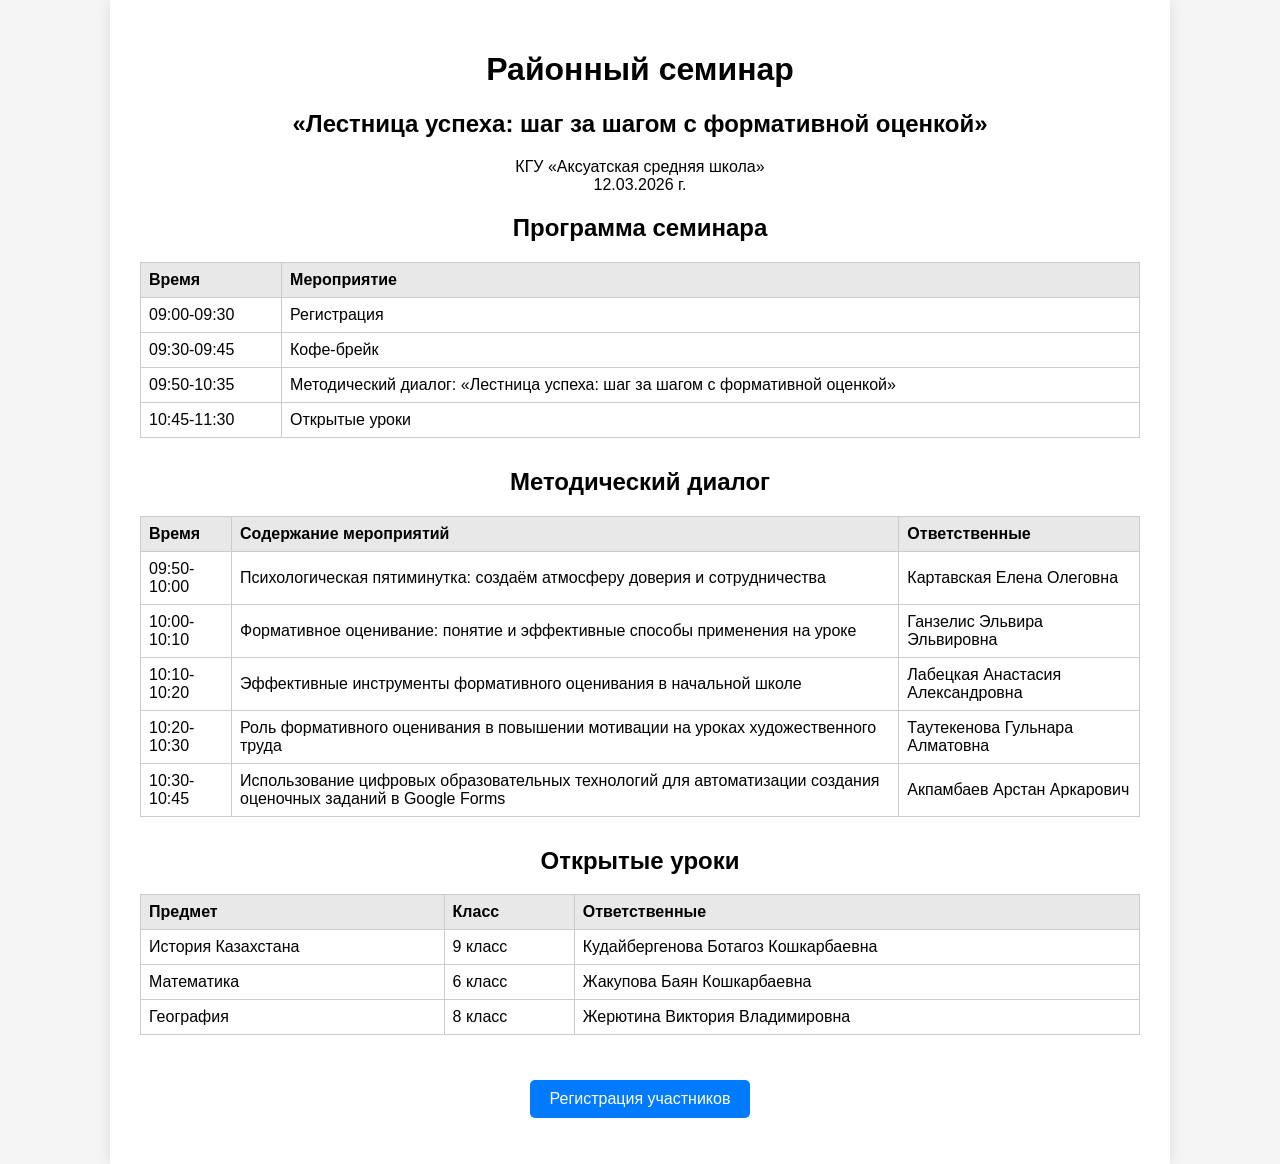
==== index.html @ 7a7f5824 "Add files via upload" ====
<!DOCTYPE html>
<html lang="ru">
<head>
<meta charset="UTF-8">
<title>Районный семинар</title>
<link rel="stylesheet" href="style.css">
</head>
<body>

<div class="container">

<h1>Районный семинар</h1>
<h2>«Лестница успеха: шаг за шагом с формативной оценкой»</h2>
<p style="text-align:center">КГУ «Аксуатская средняя школа»<br>12.03.2026 г.</p>

<h2>Программа семинара</h2>
<table>
<tr><th>Время</th><th>Мероприятие</th></tr>
<tr><td>09:00-09:30</td><td>Регистрация</td></tr>
<tr><td>09:30-09:45</td><td>Кофе-брейк</td></tr>
<tr><td>09:50-10:35</td><td>Методический диалог: «Лестница успеха: шаг за шагом с формативной оценкой»</td></tr>
<tr><td>10:45-11:30</td><td>Открытые уроки</td></tr>
</table>

<h2>Методический диалог</h2>
<table>
<tr><th>Время</th><th>Содержание мероприятий</th><th>Ответственные</th></tr>
<tr><td>09:50-10:00</td><td>Психологическая пятиминутка: создаём атмосферу доверия и сотрудничества</td><td>Картавская Елена Олеговна</td></tr>
<tr><td>10:00-10:10</td><td>Формативное оценивание: понятие и эффективные способы применения на уроке</td><td>Ганзелис Эльвира Эльвировна</td></tr>
<tr><td>10:10-10:20</td><td>Эффективные инструменты формативного оценивания в начальной школе</td><td>Лабецкая Анастасия Александровна</td></tr>
<tr><td>10:20-10:30</td><td>Роль формативного оценивания в повышении мотивации на уроках художественного труда</td><td>Таутекенова Гульнара Алматовна</td></tr>
<tr><td>10:30-10:45</td><td>Использование цифровых образовательных технологий для автоматизации создания оценочных заданий в Google Forms</td><td>Акпамбаев Арстан Аркарович</td></tr>
</table>

<h2>Открытые уроки</h2>
<table>
<tr><th>Предмет</th><th>Класс</th><th>Ответственные</th></tr>
<tr><td>История Казахстана</td><td>9 класс</td><td>Кудайбергенова Ботагоз Кошкарбаевна</td></tr>
<tr><td>Математика</td><td>6 класс</td><td>Жакупова Баян Кошкарбаевна</td></tr>
<tr><td>География</td><td>8 класс</td><td>Жерютина Виктория Владимировна</td></tr>
</table>

<p style="text-align:center;">
<a href="register.html" class="button">Регистрация участников</a>
</p>

</div>
</body>
</html>
---- style.css ----
body {
    font-family: Arial, sans-serif;
    background: #f5f5f5;
    margin: 0;
    padding: 0;
}
.container {
    max-width: 1000px;
    margin: auto;
    background: white;
    padding: 30px;
    box-shadow: 0 0 15px rgba(0,0,0,0.1);
}
h1, h2 {
    text-align: center;
}
table {
    width: 100%;
    border-collapse: collapse;
    margin-bottom: 30px;
}
th, td {
    border: 1px solid #ccc;
    padding: 8px;
    text-align: left;
}
th {
    background: #e8e8e8;
}
.button {
    display: inline-block;
    padding: 10px 20px;
    background: #007BFF;
    color: white;
    text-decoration: none;
    border-radius: 5px;
    margin-top: 15px;
}
.button:hover {
    background: #0056b3;
}
input, select {
    padding: 8px;
    width: 100%;
    margin-bottom: 15px;
}
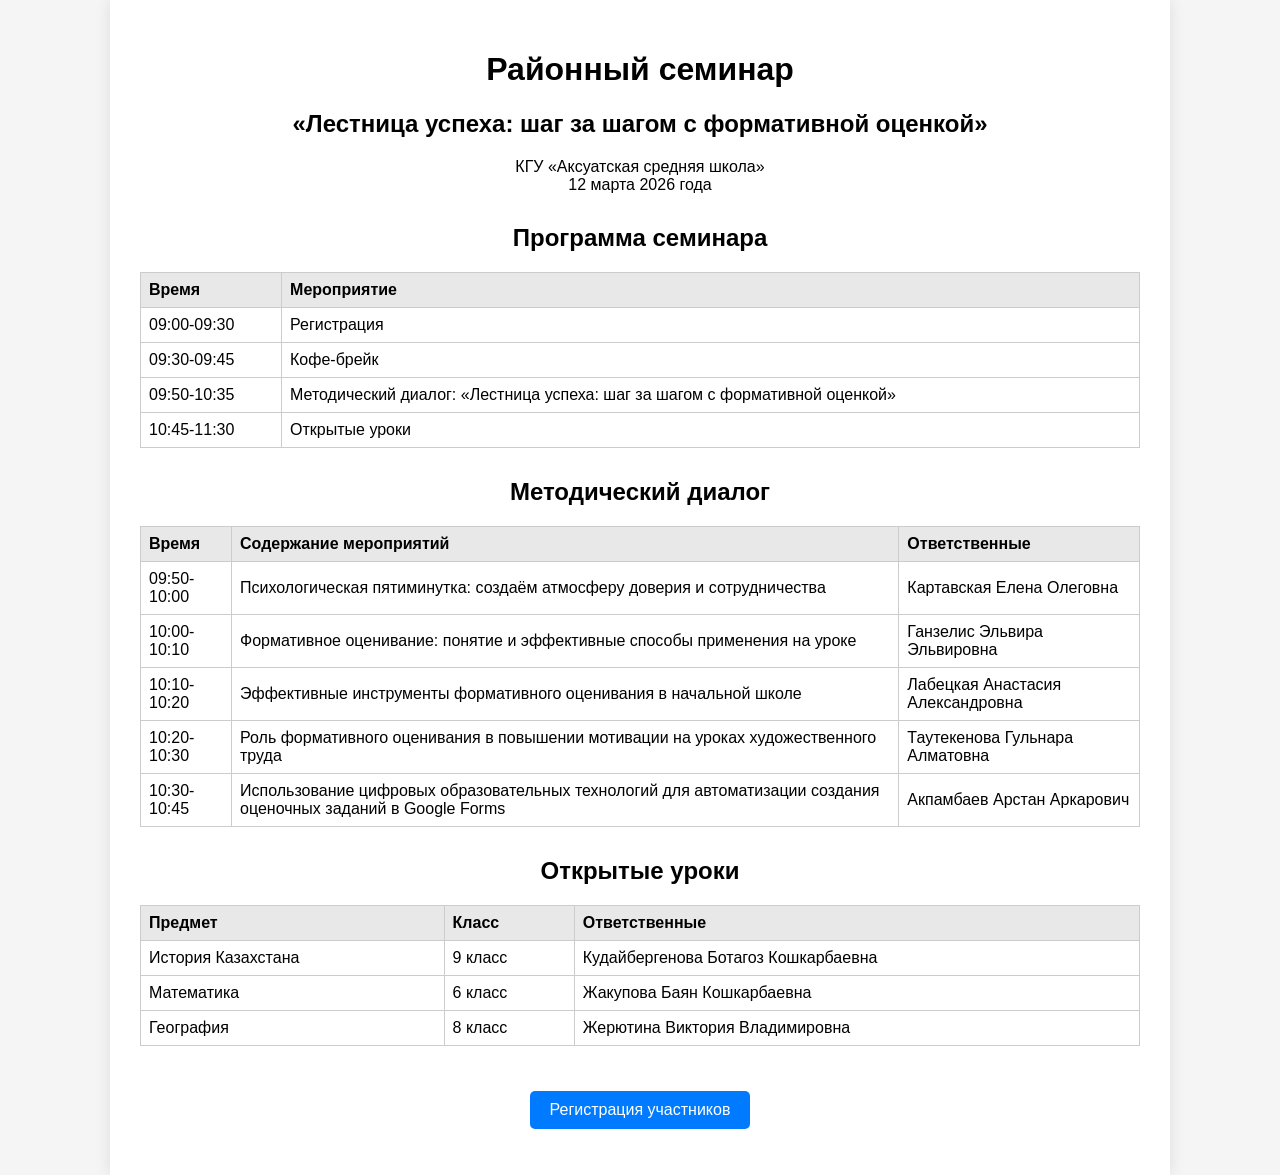
==== commit 62711437: "Refactor index.html for better layout and readability Updated the structure and formatting of the se" ====
--- a/index.html
+++ b/index.html
@@ -9,9 +9,22 @@
 
 <div class="container">
 
+<div style="text-align:center; margin-bottom:30px;">
+
 <h1>Районный семинар</h1>
-<h2>«Лестница успеха: шаг за шагом с формативной оценкой»</h2>
-<p style="text-align:center">КГУ «Аксуатская средняя школа»<br>12.03.2026 г.</p>
+
+<h2>
+«Лестница успеха: шаг за шагом  
+с формативной оценкой»
+</h2>
+
+<p>
+КГУ «Аксуатская средняя школа»  
+<br>
+12 марта 2026 года
+</p>
+
+</div>
 
 <h2>Программа семинара</h2>
 <table>
@@ -46,4 +59,5 @@
 
 </div>
 </body>
-</html>+
+</html>
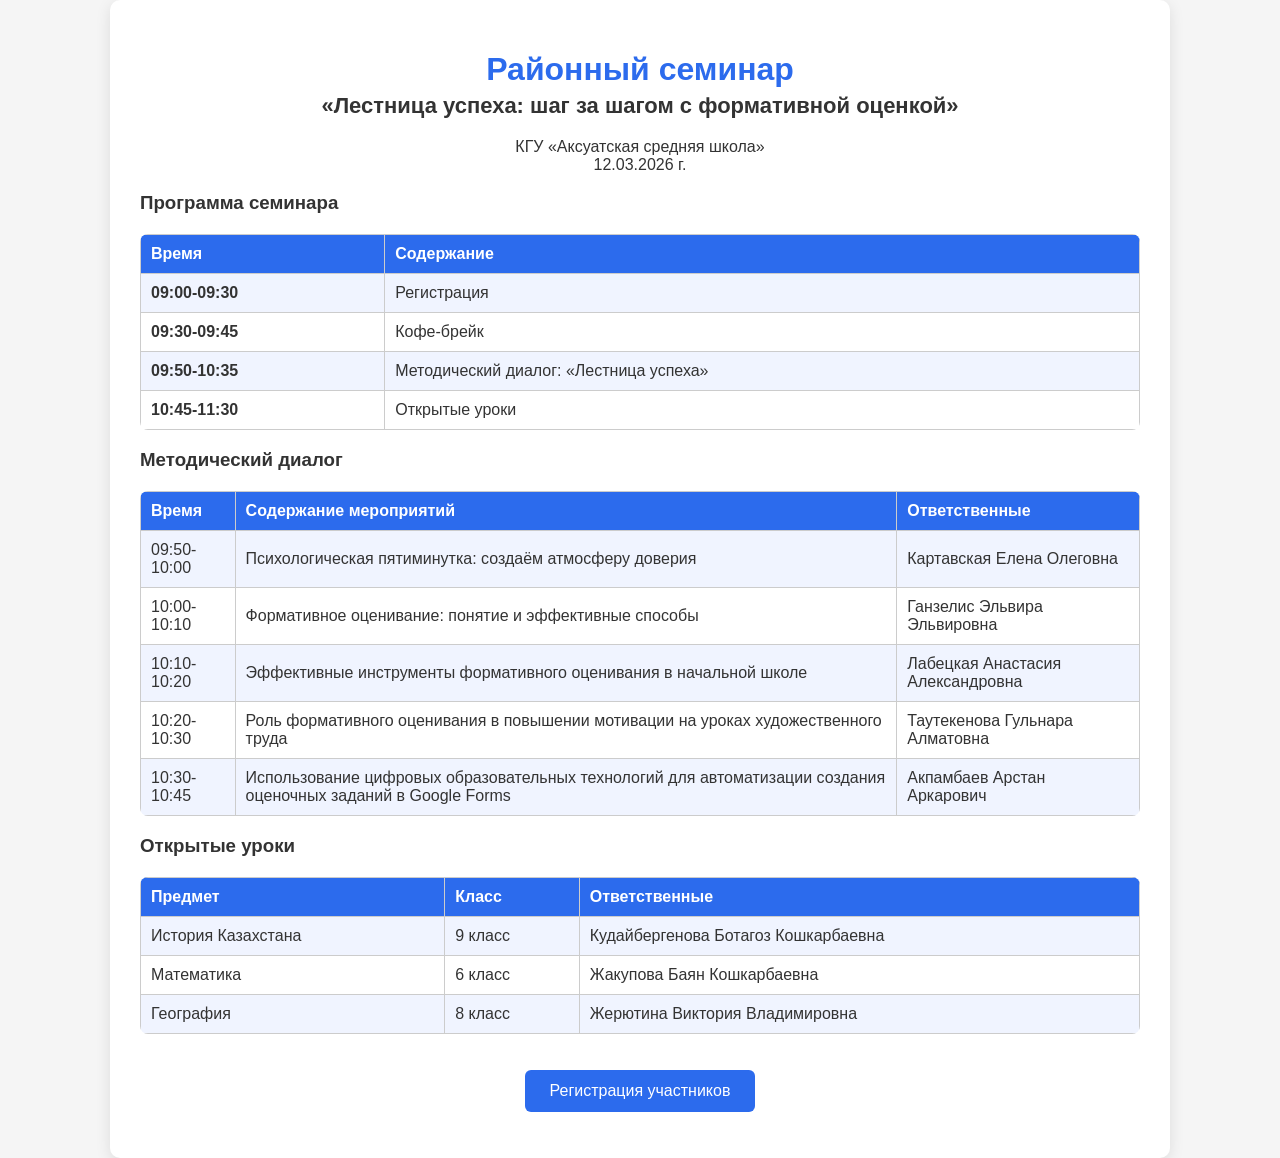
==== commit 9dc5a8ef: "Add files via upload" ====
--- a/index.html
+++ b/index.html
@@ -2,6 +2,7 @@
 <html lang="ru">
 <head>
 <meta charset="UTF-8">
+<meta name="viewport" content="width=device-width, initial-scale=1.0">
 <title>Районный семинар</title>
 <link rel="stylesheet" href="style.css">
 </head>
@@ -9,43 +10,30 @@
 
 <div class="container">
 
-<div style="text-align:center; margin-bottom:30px;">
+<h1>Районный семинар</h1>
+<h2>«Лестница успеха: шаг за шагом с формативной оценкой»</h2>
+<p style="text-align:center;">КГУ «Аксуатская средняя школа»<br>12.03.2026 г.</p>
 
-<h1>Районный семинар</h1>
-
-<h2>
-«Лестница успеха: шаг за шагом  
-с формативной оценкой»
-</h2>
-
-<p>
-КГУ «Аксуатская средняя школа»  
-<br>
-12 марта 2026 года
-</p>
-
-</div>
-
-<h2>Программа семинара</h2>
+<h3>Программа семинара</h3>
 <table>
-<tr><th>Время</th><th>Мероприятие</th></tr>
-<tr><td>09:00-09:30</td><td>Регистрация</td></tr>
-<tr><td>09:30-09:45</td><td>Кофе-брейк</td></tr>
-<tr><td>09:50-10:35</td><td>Методический диалог: «Лестница успеха: шаг за шагом с формативной оценкой»</td></tr>
-<tr><td>10:45-11:30</td><td>Открытые уроки</td></tr>
+<tr><th>Время</th><th>Содержание</th></tr>
+<tr><td><b>09:00-09:30</b></td><td>Регистрация</td></tr>
+<tr><td><b>09:30-09:45</b></td><td>Кофе-брейк</td></tr>
+<tr><td><b>09:50-10:35</b></td><td>Методический диалог: «Лестница успеха»</td></tr>
+<tr><td><b>10:45-11:30</b></td><td>Открытые уроки</td></tr>
 </table>
 
-<h2>Методический диалог</h2>
+<h3>Методический диалог</h3>
 <table>
 <tr><th>Время</th><th>Содержание мероприятий</th><th>Ответственные</th></tr>
-<tr><td>09:50-10:00</td><td>Психологическая пятиминутка: создаём атмосферу доверия и сотрудничества</td><td>Картавская Елена Олеговна</td></tr>
-<tr><td>10:00-10:10</td><td>Формативное оценивание: понятие и эффективные способы применения на уроке</td><td>Ганзелис Эльвира Эльвировна</td></tr>
+<tr><td>09:50-10:00</td><td>Психологическая пятиминутка: создаём атмосферу доверия</td><td>Картавская Елена Олеговна</td></tr>
+<tr><td>10:00-10:10</td><td>Формативное оценивание: понятие и эффективные способы</td><td>Ганзелис Эльвира Эльвировна</td></tr>
 <tr><td>10:10-10:20</td><td>Эффективные инструменты формативного оценивания в начальной школе</td><td>Лабецкая Анастасия Александровна</td></tr>
 <tr><td>10:20-10:30</td><td>Роль формативного оценивания в повышении мотивации на уроках художественного труда</td><td>Таутекенова Гульнара Алматовна</td></tr>
 <tr><td>10:30-10:45</td><td>Использование цифровых образовательных технологий для автоматизации создания оценочных заданий в Google Forms</td><td>Акпамбаев Арстан Аркарович</td></tr>
 </table>
 
-<h2>Открытые уроки</h2>
+<h3>Открытые уроки</h3>
 <table>
 <tr><th>Предмет</th><th>Класс</th><th>Ответственные</th></tr>
 <tr><td>История Казахстана</td><td>9 класс</td><td>Кудайбергенова Ботагоз Кошкарбаевна</td></tr>
@@ -58,6 +46,6 @@
 </p>
 
 </div>
+
 </body>
-
-</html>
+</html>
--- a/style.css
+++ b/style.css
@@ -1,46 +1,101 @@
+/* Общие стили */
 body {
-    font-family: Arial, sans-serif;
-    background: #f5f5f5;
-    margin: 0;
-    padding: 0;
+  margin: 0;
+  padding: 0;
+  font-family: 'Arial', sans-serif;
+  background: #f5f5f5;
+  color: #333;
 }
+
 .container {
-    max-width: 1000px;
-    margin: auto;
-    background: white;
-    padding: 30px;
-    box-shadow: 0 0 15px rgba(0,0,0,0.1);
+  max-width: 1000px;
+  margin: auto;
+  background: #fff;
+  padding: 30px;
+  box-shadow: 0 4px 15px rgba(0,0,0,0.1);
+  border-radius: 10px;
 }
-h1, h2 {
+
+/* Заголовки */
+h1 {
+  text-align: center;
+  font-size: 32px;
+  color: #2c6bed;
+  margin-bottom: 5px;
+}
+
+h2 {
+  text-align: center;
+  font-size: 22px;
+  margin-top: 0;
+}
+
+/* Таблицы */
+table {
+  width: 100%;
+  border-collapse: collapse;
+  margin-top: 20px;
+  border-radius: 8px;
+  overflow: hidden;
+}
+
+th, td {
+  border: 1px solid #ccc;
+  padding: 10px;
+  text-align: left;
+}
+
+th {
+  background: #2c6bed;
+  color: #fff;
+}
+
+tr:nth-child(even) td {
+  background: #f0f4ff;
+}
+
+/* Кнопки */
+.button {
+  display: inline-block;
+  background: #2c6bed;
+  color: #fff;
+  padding: 12px 25px;
+  text-decoration: none;
+  border-radius: 6px;
+  transition: 0.3s;
+  margin-top: 20px;
+}
+
+.button:hover {
+  background: #1f4fb3;
+}
+
+/* Инпуты формы */
+input {
+  width: 100%;
+  padding: 12px;
+  margin-bottom: 15px;
+  border-radius: 5px;
+  border: 1px solid #ccc;
+  font-size: 16px;
+}
+
+/* Адаптивность */
+@media (max-width: 768px) {
+  .container {
+    padding: 15px;
+  }
+  h1 {
+    font-size: 24px;
+  }
+  h2 {
+    font-size: 18px;
+  }
+  table {
+    font-size: 14px;
+  }
+  .button {
+    width: 100%;
     text-align: center;
-}
-table {
-    width: 100%;
-    border-collapse: collapse;
-    margin-bottom: 30px;
-}
-th, td {
-    border: 1px solid #ccc;
-    padding: 8px;
-    text-align: left;
-}
-th {
-    background: #e8e8e8;
-}
-.button {
-    display: inline-block;
-    padding: 10px 20px;
-    background: #007BFF;
-    color: white;
-    text-decoration: none;
-    border-radius: 5px;
-    margin-top: 15px;
-}
-.button:hover {
-    background: #0056b3;
-}
-input, select {
-    padding: 8px;
-    width: 100%;
-    margin-bottom: 15px;
+  }
 }
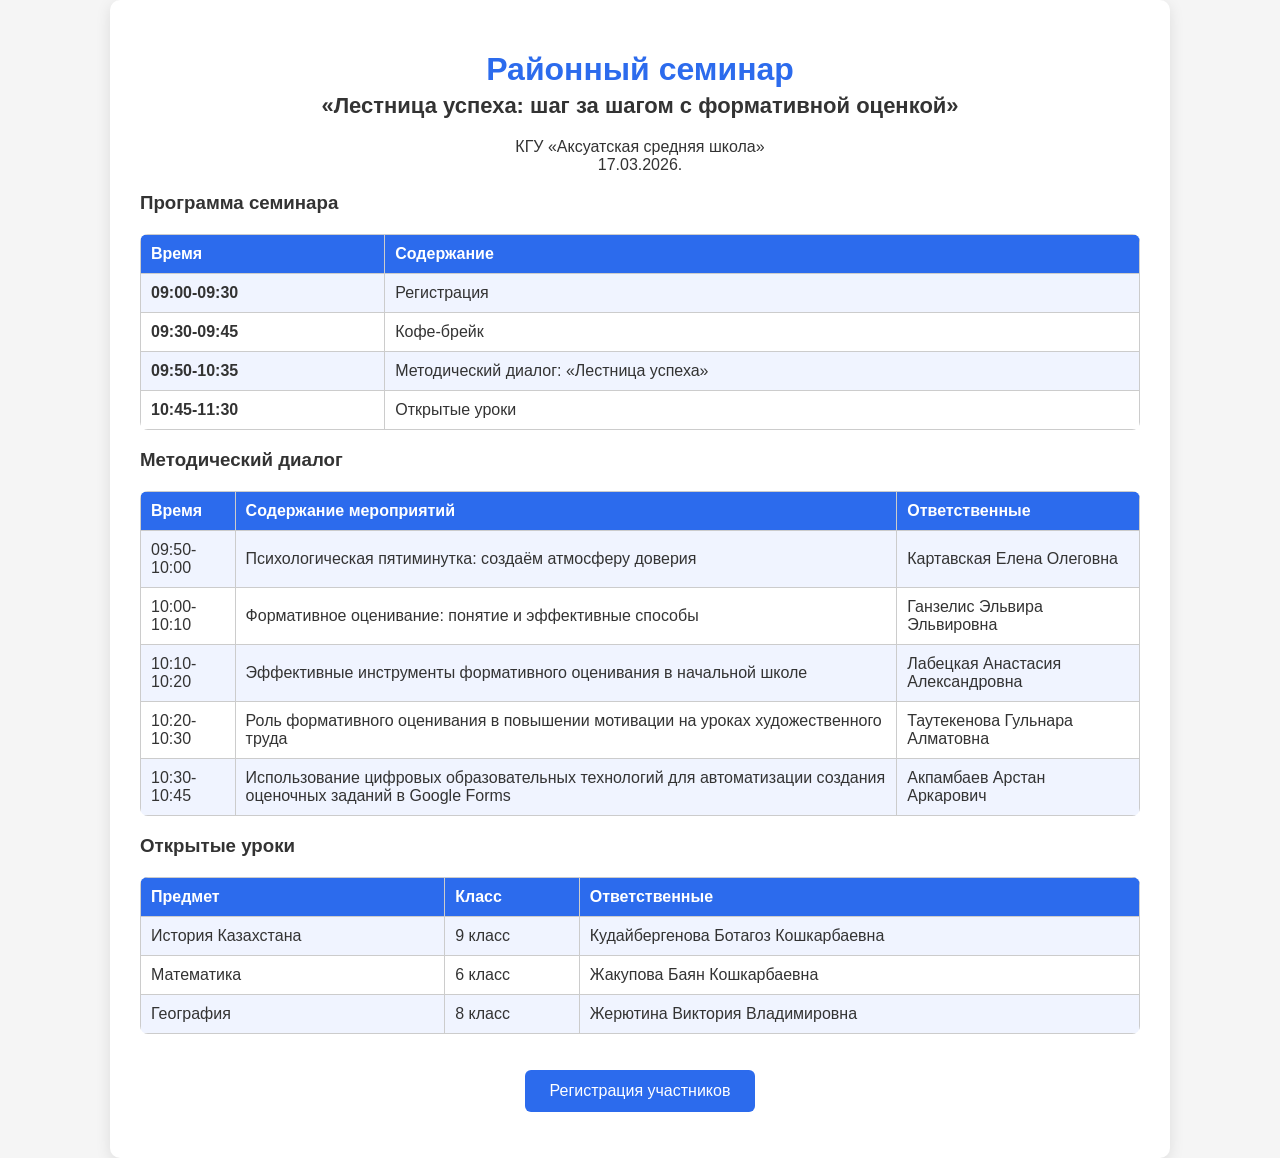
==== commit 519dabdb: "Update index.html" ====
--- a/index.html
+++ b/index.html
@@ -12,7 +12,7 @@
 
 <h1>Районный семинар</h1>
 <h2>«Лестница успеха: шаг за шагом с формативной оценкой»</h2>
-<p style="text-align:center;">КГУ «Аксуатская средняя школа»<br>12.03.2026 г.</p>
+<p style="text-align:center;">КГУ «Аксуатская средняя школа»<br>17.03.2026.</p>
 
 <h3>Программа семинара</h3>
 <table>
@@ -48,4 +48,4 @@
 </div>
 
 </body>
-</html>+</html>
--- a/style.css
+++ b/style.css
@@ -81,7 +81,7 @@
 }
 
 /* Адаптивность */
-@media (max-width: 768px) {
+@media (max-width: 600px) {
   .container {
     padding: 15px;
   }
@@ -89,7 +89,7 @@
     font-size: 24px;
   }
   h2 {
-    font-size: 18px;
+    font-size: 30px;
   }
   table {
     font-size: 14px;
@@ -98,4 +98,5 @@
     width: 100%;
     text-align: center;
   }
-}+
+}
